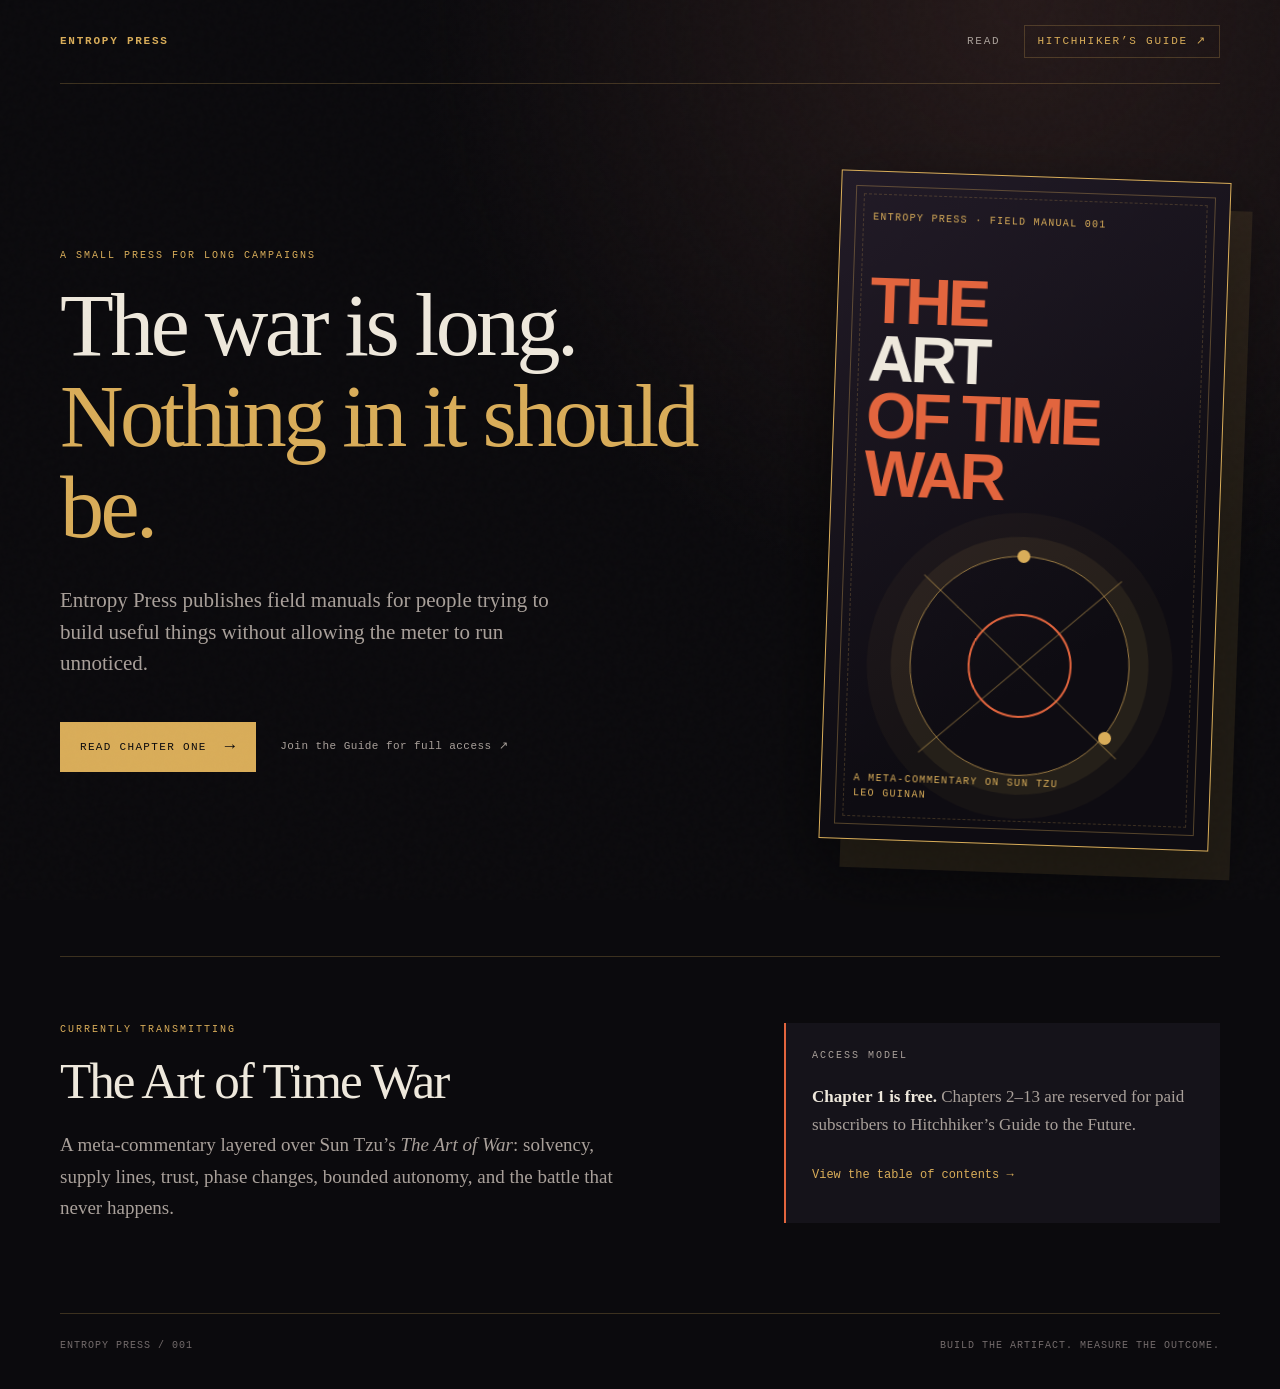
==== index.html @ 11172e4d "Initial Entropy Press book site" ====
<!doctype html>
<html lang="en">
<head>
  <meta charset="utf-8">
  <meta name="viewport" content="width=device-width, initial-scale=1">
  <meta name="description" content="Entropy Press publishes books for people building a future that can survive contact with time.">
  <title>Entropy Press — Books for the time war</title>
  <link rel="stylesheet" href="/assets/site.css">
</head>
<body>
  <div class="grain" aria-hidden="true"></div>
  <header class="shell masthead">
    <a class="wordmark" href="/">ENTROPY PRESS</a>
    <nav aria-label="Primary navigation">
      <a href="/reader.html">Read</a>
      <a class="nav-cta" href="https://hitchhikersguidetothefuture.com/" target="_blank" rel="noopener">Hitchhiker’s Guide ↗</a>
    </nav>
  </header>

  <main>
    <section class="shell hero">
      <div class="hero-copy">
        <p class="eyebrow">A small press for long campaigns</p>
        <h1>The war is long.<br><em>Nothing in it should be.</em></h1>
        <p class="lede">Entropy Press publishes field manuals for people trying to build useful things without allowing the meter to run unnoticed.</p>
        <div class="actions">
          <a class="button" href="/reader.html?chapter=1">Read Chapter One <span>→</span></a>
          <a class="text-link" href="https://hitchhikersguidetothefuture.com/" target="_blank" rel="noopener">Join the Guide for full access ↗</a>
        </div>
      </div>
      <div class="book-card" aria-label="The Art of Time War book cover">
        <div class="cover-kicker">ENTROPY PRESS · FIELD MANUAL 001</div>
        <div class="cover-title">THE<br><strong>ART</strong><br>OF TIME WAR</div>
        <div class="orbit" aria-hidden="true"><span></span><i></i><b></b></div>
        <div class="cover-footer">A META-COMMENTARY ON SUN TZU<br>LEO GUINAN</div>
      </div>
    </section>

    <section class="shell book-intro">
      <div>
        <p class="eyebrow">Currently transmitting</p>
        <h2>The Art of Time War</h2>
        <p class="muted">A meta-commentary layered over Sun Tzu’s <em>The Art of War</em>: solvency, supply lines, trust, phase changes, bounded autonomy, and the battle that never happens.</p>
      </div>
      <div class="access-card">
        <p class="eyebrow">Access model</p>
        <p><strong>Chapter 1 is free.</strong> Chapters 2–13 are reserved for paid subscribers to Hitchhiker’s Guide to the Future.</p>
        <a href="/reader.html">View the table of contents →</a>
      </div>
    </section>
  </main>

  <footer class="shell footer">
    <span>ENTROPY PRESS / 001</span>
    <span>Build the artifact. Measure the outcome.</span>
  </footer>
</body>
</html>
---- assets/site.css ----
:root {
  --void: #0b0a0d;
  --panel: #15131a;
  --panel-2: #1b1821;
  --ink: #eee8dc;
  --muted: #a9a09a;
  --dim: #736b6b;
  --gold: #d9ad59;
  --ember: #e2653e;
  --line: rgba(217,173,89,.24);
  --mono: "SFMono-Regular", Consolas, "Liberation Mono", monospace;
  --serif: Georgia, "Times New Roman", serif;
}
* { box-sizing: border-box; }
html { background: var(--void); }
body { margin: 0; color: var(--ink); background: radial-gradient(circle at 80% 0%, #261a1a 0, transparent 38rem), var(--void); font: 17px/1.65 Georgia, "Times New Roman", serif; }
a { color: inherit; }
.grain { position: fixed; inset: 0; pointer-events: none; opacity: .05; background-image: url("data:image/svg+xml,%3Csvg viewBox='0 0 180 180' xmlns='http://www.w3.org/2000/svg'%3E%3Cfilter id='n'%3E%3CfeTurbulence type='fractalNoise' baseFrequency='.9' numOctaves='4' stitchTiles='stitch'/%3E%3C/filter%3E%3Crect width='100%25' height='100%25' filter='url(%23n)' opacity='.35'/%3E%3C/svg%3E"); }
.shell { width: min(1160px, calc(100% - 48px)); margin: 0 auto; }
.masthead { display: flex; align-items: center; justify-content: space-between; gap: 24px; padding: 25px 0; border-bottom: 1px solid var(--line); font: 11px/1.2 var(--mono); letter-spacing: .16em; text-transform: uppercase; }
.wordmark { color: var(--gold); text-decoration: none; font-weight: 700; }
nav { display: flex; align-items: center; gap: 24px; }
nav a { color: var(--muted); text-decoration: none; }
nav a:hover, .text-link:hover { color: var(--gold); }
.nav-cta { border: 1px solid var(--line); padding: 9px 12px; color: var(--gold); }
.eyebrow { margin: 0 0 18px; color: var(--gold); font: 10px/1.4 var(--mono); letter-spacing: .2em; text-transform: uppercase; }
.hero { min-height: 650px; display: grid; grid-template-columns: 1fr 390px; align-items: center; gap: 9vw; padding: 92px 0 110px; }
h1, h2 { margin: 0; font-weight: 400; line-height: 1.03; letter-spacing: -.04em; }
.hero h1 { font-size: clamp(48px, 7vw, 88px); }
.hero h1 em { color: var(--gold); font-style: normal; }
.lede { max-width: 510px; margin: 32px 0 0; color: var(--muted); font-size: 21px; line-height: 1.5; }
.actions { display: flex; align-items: center; flex-wrap: wrap; gap: 24px; margin-top: 42px; }
.button { display: inline-flex; align-items: center; gap: 18px; padding: 15px 19px; color: var(--void); background: var(--gold); border: 1px solid var(--gold); font: 11px/1.1 var(--mono); letter-spacing: .12em; text-transform: uppercase; text-decoration: none; }
.button:hover { background: var(--ink); border-color: var(--ink); }
.button span { font-size: 17px; }
.text-link { color: var(--muted); font: 11px/1.4 var(--mono); text-decoration: none; letter-spacing: .04em; }
.book-card { position: relative; min-height: 500px; padding: 38px 32px; display: flex; flex-direction: column; justify-content: space-between; overflow: hidden; background: linear-gradient(145deg, #221b27, #0e0c12 70%); border: 1px solid var(--gold); box-shadow: 22px 28px 0 rgba(217,173,89,.1), 0 30px 70px rgba(0,0,0,.55); transform: rotate(2deg); }
.book-card::before, .book-card::after { content: ""; position: absolute; inset: 14px; border: 1px solid rgba(217,173,89,.35); pointer-events: none; }
.book-card::after { inset: 22px; border-style: dashed; opacity: .65; }
.cover-kicker, .cover-footer { position: relative; z-index: 1; color: var(--gold); font: 10px/1.5 var(--mono); letter-spacing: .13em; }
.cover-title { position: relative; z-index: 1; margin: 48px 0; color: var(--ember); font: 700 clamp(42px, 6vw, 64px)/.9 Arial, sans-serif; letter-spacing: -.06em; }
.cover-title strong { color: var(--ink); font-weight: 800; }
.orbit { position: relative; z-index: 1; width: 220px; height: 220px; margin: 0 auto; border: 1px solid rgba(217,173,89,.7); border-radius: 50%; box-shadow: 0 0 0 19px rgba(217,173,89,.08), 0 0 0 43px rgba(217,173,89,.04); }
.orbit::before, .orbit::after { content: ""; position: absolute; left: 50%; top: -23px; width: 1px; height: 266px; background: rgba(217,173,89,.48); transform: rotate(48deg); }
.orbit::after { transform: rotate(-48deg); }
.orbit span { position: absolute; inset: 57px; border: 2px solid var(--ember); border-radius: 50%; }
.orbit i, .orbit b { position: absolute; display: block; width: 13px; height: 13px; background: var(--gold); border-radius: 50%; }
.orbit i { top: -7px; left: calc(50% - 6px); } .orbit b { right: 15px; bottom: 33px; }
.book-intro { display: grid; grid-template-columns: 1.2fr .8fr; gap: 70px; padding: 66px 0 90px; border-top: 1px solid var(--line); }
.book-intro h2 { font-size: clamp(34px, 4vw, 54px); }
.muted { max-width: 570px; margin: 22px 0 0; color: var(--muted); font-size: 19px; }
.access-card { padding: 26px; background: var(--panel); border-left: 2px solid var(--ember); }
.access-card p { margin: 0 0 20px; color: var(--muted); }
.access-card strong { color: var(--ink); }
.access-card a { color: var(--gold); font: 12px var(--mono); text-decoration: none; }
.footer { display: flex; justify-content: space-between; gap: 20px; padding: 25px 0 36px; color: var(--dim); border-top: 1px solid var(--line); font: 10px/1.4 var(--mono); letter-spacing: .1em; text-transform: uppercase; }
.reader-layout { display: grid; grid-template-columns: 280px minmax(0, 720px); gap: 90px; padding: 80px 0 120px; align-items: start; }
.toc { position: sticky; top: 28px; }
.toc h1 { font-size: 35px; }
.toc-note { color: var(--muted); font-size: 15px; }
.toc ol { margin: 36px 0 0; padding-left: 22px; color: var(--dim); font-size: 14px; }
.toc li { padding: 6px 0; }
.toc li span { color: var(--dim); }
.toc a { color: var(--ink); text-decoration: none; }
.toc a:hover { color: var(--gold); }
.toc a.free { color: var(--gold); }
.toc small { display: block; color: var(--ember); font: 9px var(--mono); letter-spacing: .1em; }
.reader { min-width: 0; }
.reader h1 { margin-bottom: 9px; font-size: clamp(39px, 5vw, 62px); }
.reader h2 { margin: 48px 0 18px; font-size: 33px; }
.reader h3 { margin-top: 34px; color: var(--gold); font-size: 22px; }
.reader .chapter-kicker { color: var(--gold); font: 11px var(--mono); letter-spacing: .14em; text-transform: uppercase; }
.reader .chapter-subtitle { margin: 0 0 34px; color: var(--muted); font-style: italic; }
.reader p { margin: 0 0 20px; }
.reader blockquote { margin: 34px 0; padding: 2px 0 2px 22px; color: var(--muted); border-left: 2px solid var(--ember); font-style: italic; }
.reader hr { margin: 42px 0; border: 0; border-top: 1px solid var(--line); }
.locked-panel { padding: 44px; background: var(--panel); border: 1px solid var(--line); }
.locked-panel h2 { margin-bottom: 20px; font-size: 42px; }
.locked-panel p { color: var(--muted); }
.locked-panel .button { margin-top: 12px; }
.fine { margin-top: 30px; color: var(--dim) !important; font: 11px/1.6 var(--mono); }
@media (max-width: 820px) {
  .shell { width: min(100% - 32px, 680px); }
  .masthead { align-items: flex-start; flex-direction: column; gap: 16px; }
  nav { width: 100%; justify-content: space-between; gap: 10px; }
  .hero { grid-template-columns: 1fr; gap: 55px; padding: 60px 0 80px; }
  .book-card { min-height: 420px; width: min(100%, 390px); margin: 0 auto; }
  .book-intro, .reader-layout { grid-template-columns: 1fr; gap: 45px; }
  .toc { position: static; }
  .toc ol { columns: 2; column-gap: 28px; }
  .toc li { break-inside: avoid; }
  .footer { flex-direction: column; }
}
@media (max-width: 480px) {
  .hero h1 { font-size: 48px; }
  .lede { font-size: 18px; }
  .actions { align-items: flex-start; flex-direction: column; }
  .book-card { min-height: 390px; padding: 30px 24px; }
  .cover-title { font-size: 48px; }
  .orbit { width: 170px; height: 170px; }
  .orbit::before, .orbit::after { height: 210px; }
  .toc ol { columns: 1; }
  .locked-panel { padding: 28px 22px; }
}
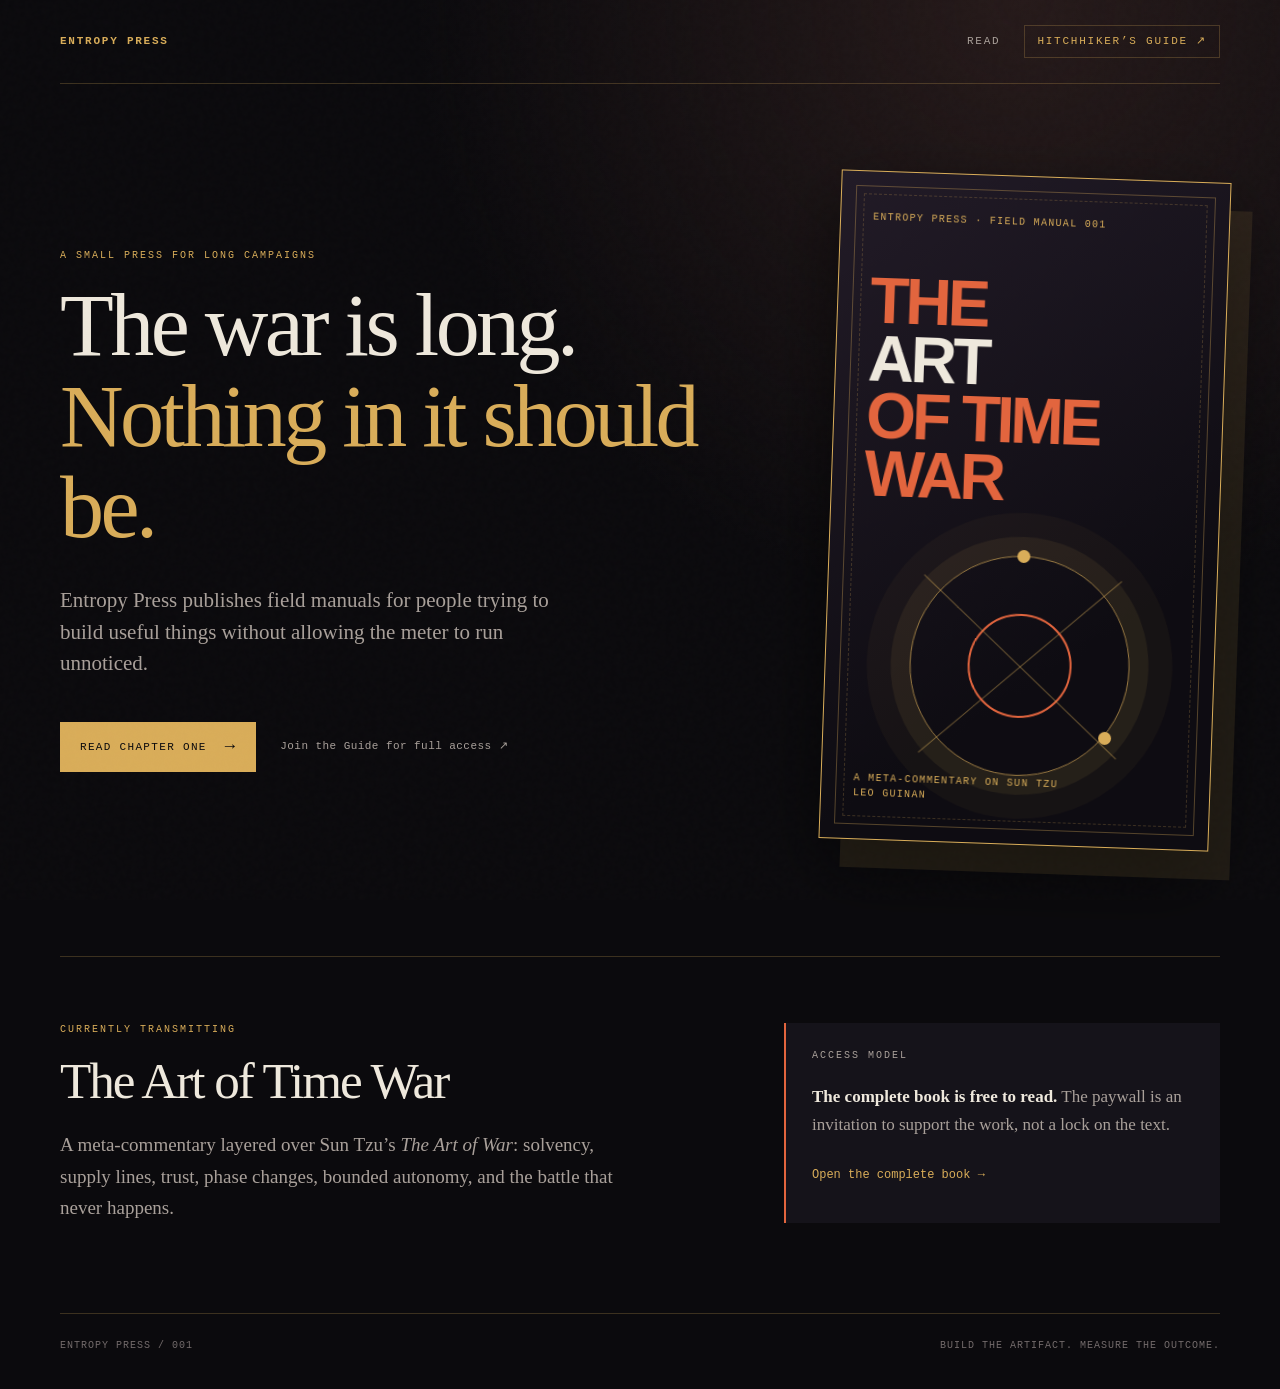
==== commit 33139b3d: "Publish complete book with open reader" ====
--- a/index.html
+++ b/index.html
@@ -44,8 +44,8 @@
       </div>
       <div class="access-card">
         <p class="eyebrow">Access model</p>
-        <p><strong>Chapter 1 is free.</strong> Chapters 2–13 are reserved for paid subscribers to Hitchhiker’s Guide to the Future.</p>
-        <a href="/reader.html">View the table of contents →</a>
+        <p><strong>The complete book is free to read.</strong> The paywall is an invitation to support the work, not a lock on the text.</p>
+        <a href="/reader.html">Open the complete book →</a>
       </div>
     </section>
   </main>
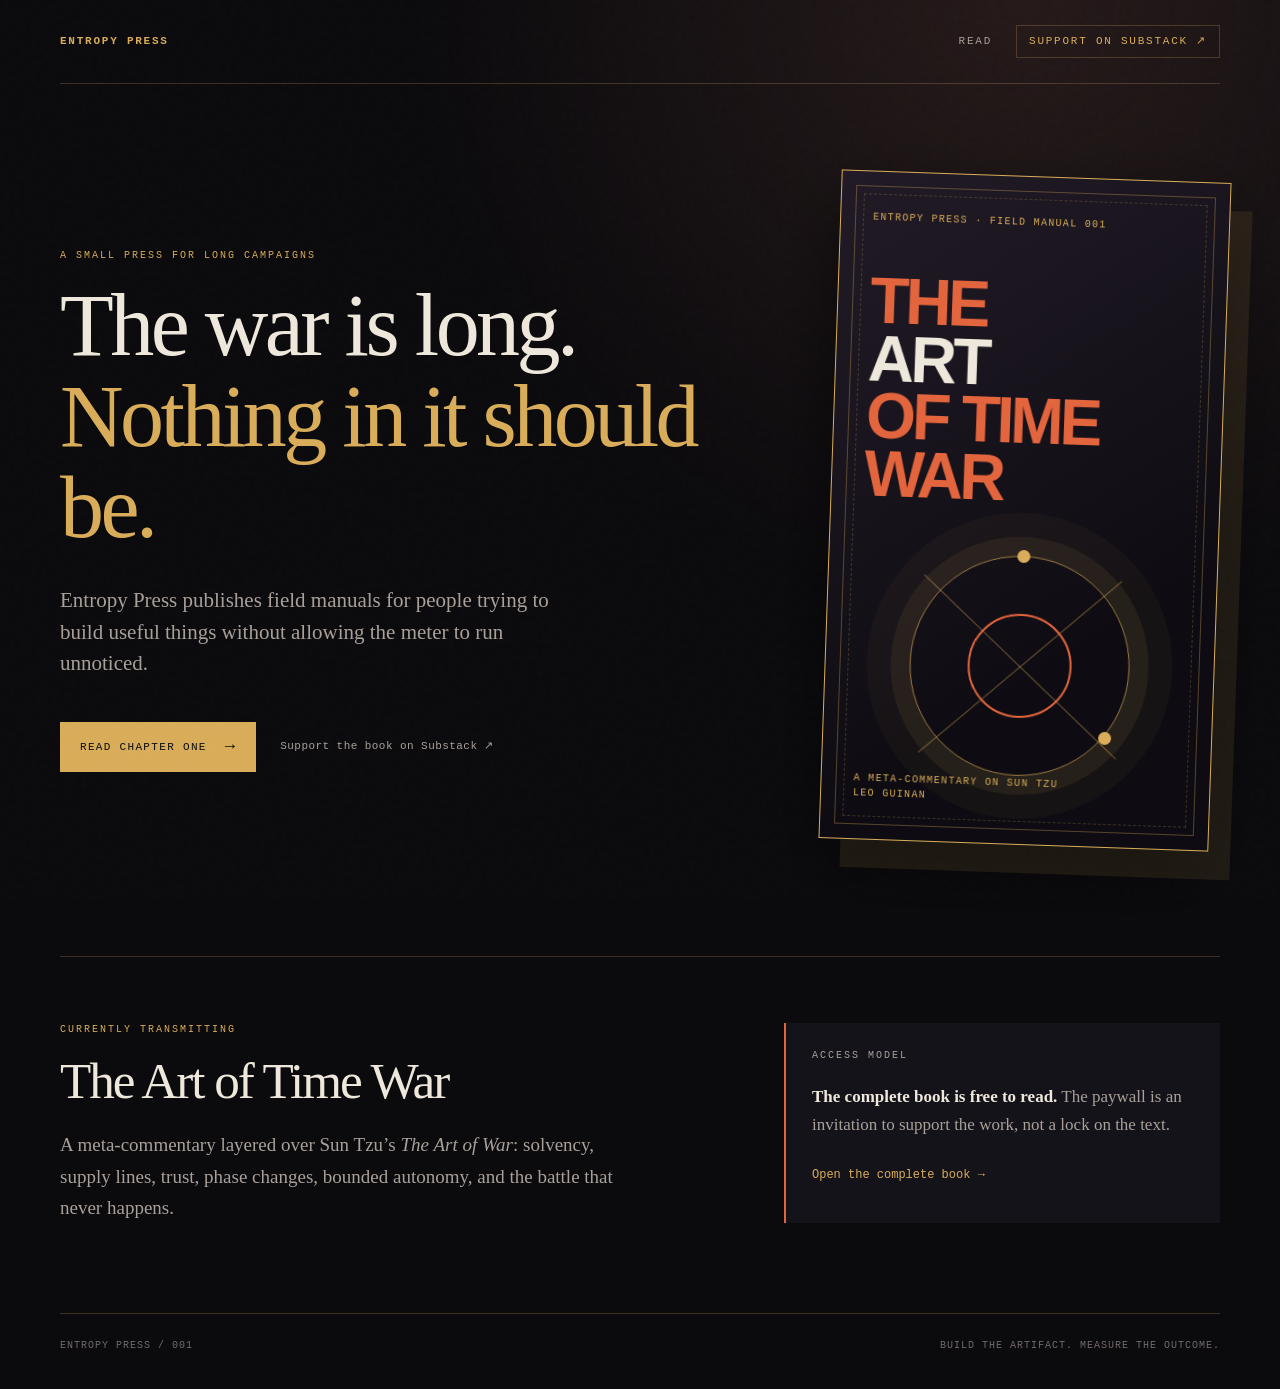
==== commit d5c57f09: "Refine open chapter reader and support links" ====
--- a/index.html
+++ b/index.html
@@ -13,7 +13,7 @@
     <a class="wordmark" href="/">ENTROPY PRESS</a>
     <nav aria-label="Primary navigation">
       <a href="/reader.html">Read</a>
-      <a class="nav-cta" href="https://hitchhikersguidetothefuture.com/" target="_blank" rel="noopener">Hitchhiker’s Guide ↗</a>
+      <a class="nav-cta" href="https://hitchhikertothefuture.substack.com" target="_blank" rel="noopener">Support on Substack ↗</a>
     </nav>
   </header>
 
@@ -25,7 +25,7 @@
         <p class="lede">Entropy Press publishes field manuals for people trying to build useful things without allowing the meter to run unnoticed.</p>
         <div class="actions">
           <a class="button" href="/reader.html?chapter=1">Read Chapter One <span>→</span></a>
-          <a class="text-link" href="https://hitchhikersguidetothefuture.com/" target="_blank" rel="noopener">Join the Guide for full access ↗</a>
+          <a class="text-link" href="https://hitchhikertothefuture.substack.com" target="_blank" rel="noopener">Support the book on Substack ↗</a>
         </div>
       </div>
       <div class="book-card" aria-label="The Art of Time War book cover">
--- a/assets/site.css
+++ b/assets/site.css
@@ -75,10 +75,14 @@
 .reader blockquote { margin: 34px 0; padding: 2px 0 2px 22px; color: var(--muted); border-left: 2px solid var(--ember); font-style: italic; }
 .reader hr { margin: 42px 0; border: 0; border-top: 1px solid var(--line); }
 .locked-panel { padding: 44px; background: var(--panel); border: 1px solid var(--line); }
+.reader > .locked-panel { margin-bottom: 72px; }
 .locked-panel h2 { margin-bottom: 20px; font-size: 42px; }
 .locked-panel p { color: var(--muted); }
 .locked-panel .button { margin-top: 12px; }
 .fine { margin-top: 30px; color: var(--dim) !important; font: 11px/1.6 var(--mono); }
+.chapter-nav { display: flex; justify-content: space-between; gap: 20px; margin-top: 56px; padding-top: 22px; border-top: 1px solid var(--line); font: 11px var(--mono); }
+.chapter-nav a { color: var(--gold); text-decoration: none; }
+.chapter-nav a:hover { color: var(--ink); }
 @media (max-width: 820px) {
   .shell { width: min(100% - 32px, 680px); }
   .masthead { align-items: flex-start; flex-direction: column; gap: 16px; }
@@ -101,4 +105,5 @@
   .orbit::before, .orbit::after { height: 210px; }
   .toc ol { columns: 1; }
   .locked-panel { padding: 28px 22px; }
+  .reader > .locked-panel { margin-bottom: 48px; }
 }
